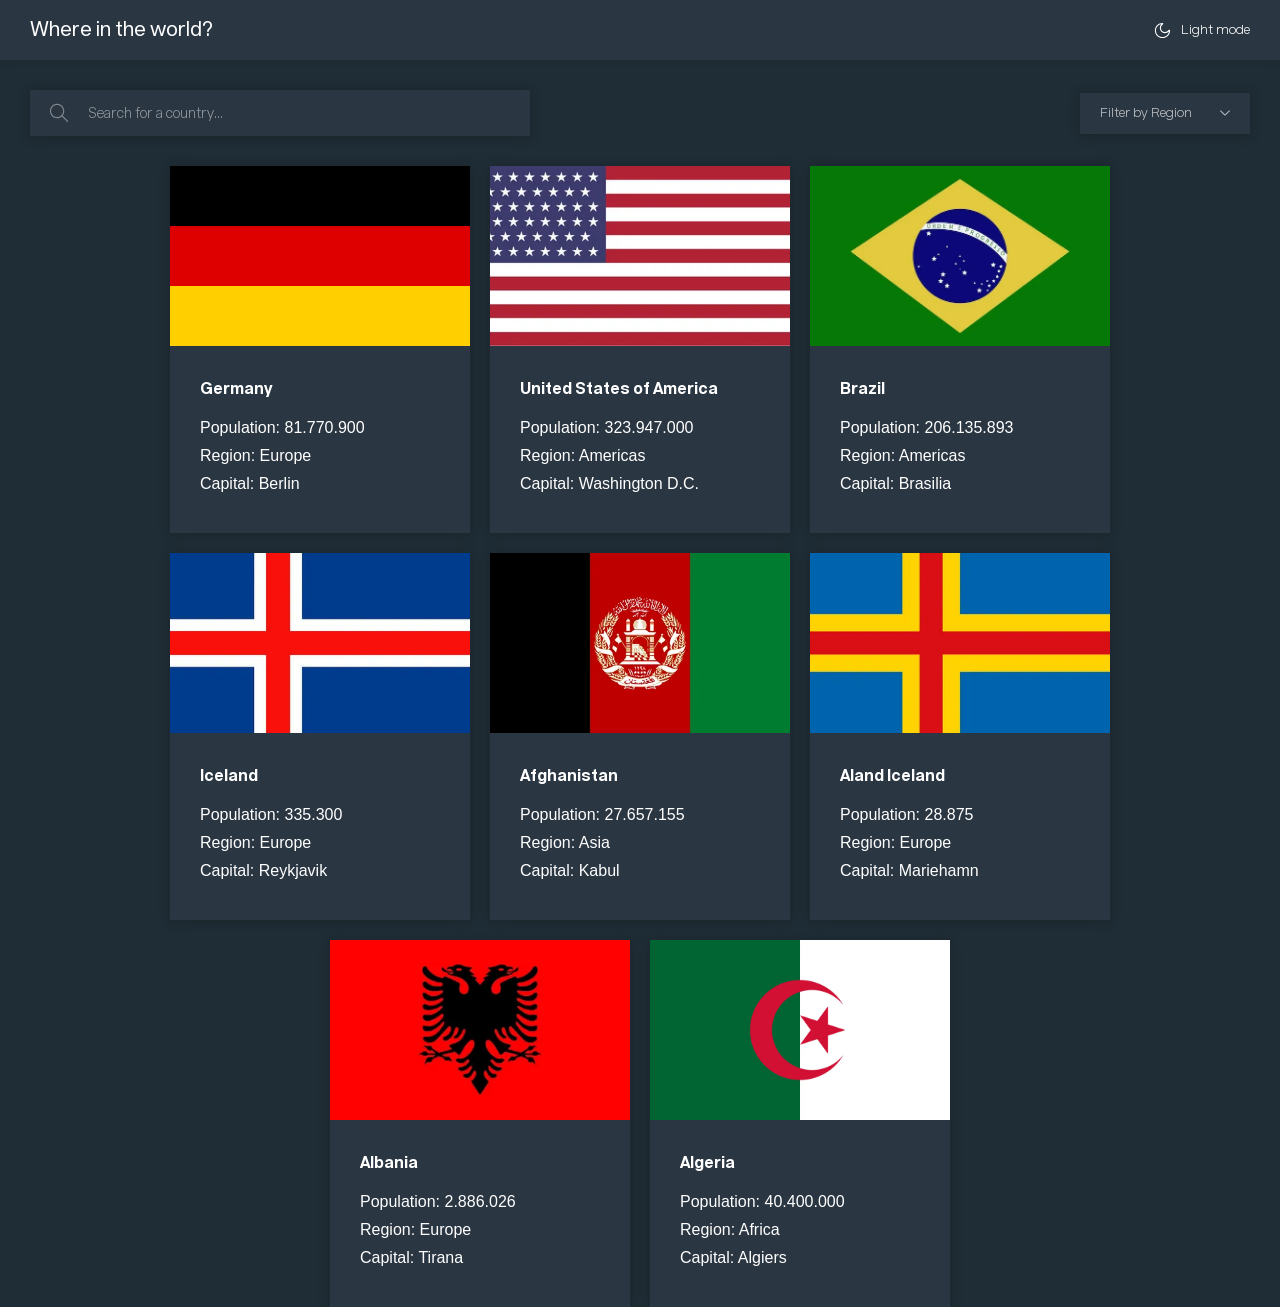
==== index.html @ 43c12fee "добавил соранение темы при переключении страницы" ====
<!DOCTYPE html>
<html lang="en">
<head>
    <meta charset="UTF-8">
    <meta name="viewport" content="width=device-width, initial-scale=1.0">
    <link rel="stylesheet" href="./style.css">
    <title>Flags</title>
</head>
<body>
    <div class="container">
        <header class="header">
            <h1 class="header__text">Where in the world?</h1>
            <button class="header__theme-switcher">
                <svg class="header__icon" viewBox="0 0 24 24" fill="none" xmlns="http://www.w3.org/2000/svg"><g id="SVGRepo_bgCarrier" stroke-width="0"></g><g id="SVGRepo_tracerCarrier" stroke-linecap="round" stroke-linejoin="round"></g><g id="SVGRepo_iconCarrier"> <path d="M21.0672 11.8568L20.4253 11.469L21.0672 11.8568ZM12.1432 2.93276L11.7553 2.29085V2.29085L12.1432 2.93276ZM21.25 12C21.25 17.1086 17.1086 21.25 12 21.25V22.75C17.9371 22.75 22.75 17.9371 22.75 12H21.25ZM12 21.25C6.89137 21.25 2.75 17.1086 2.75 12H1.25C1.25 17.9371 6.06294 22.75 12 22.75V21.25ZM2.75 12C2.75 6.89137 6.89137 2.75 12 2.75V1.25C6.06294 1.25 1.25 6.06294 1.25 12H2.75ZM15.5 14.25C12.3244 14.25 9.75 11.6756 9.75 8.5H8.25C8.25 12.5041 11.4959 15.75 15.5 15.75V14.25ZM20.4253 11.469C19.4172 13.1373 17.5882 14.25 15.5 14.25V15.75C18.1349 15.75 20.4407 14.3439 21.7092 12.2447L20.4253 11.469ZM9.75 8.5C9.75 6.41182 10.8627 4.5828 12.531 3.57467L11.7553 2.29085C9.65609 3.5593 8.25 5.86509 8.25 8.5H9.75ZM12 2.75C11.9115 2.75 11.8077 2.71008 11.7324 2.63168C11.6686 2.56527 11.6538 2.50244 11.6503 2.47703C11.6461 2.44587 11.6482 2.35557 11.7553 2.29085L12.531 3.57467C13.0342 3.27065 13.196 2.71398 13.1368 2.27627C13.0754 1.82126 12.7166 1.25 12 1.25V2.75ZM21.7092 12.2447C21.6444 12.3518 21.5541 12.3539 21.523 12.3497C21.4976 12.3462 21.4347 12.3314 21.3683 12.2676C21.2899 12.1923 21.25 12.0885 21.25 12H22.75C22.75 11.2834 22.1787 10.9246 21.7237 10.8632C21.286 10.804 20.7293 10.9658 20.4253 11.469L21.7092 12.2447Z" fill="currentColor"></path> </g></svg>
                <p>Light mode</p>
            </button>
        </header>

        <div class="search">
            <form action="" class="search__form">
                <svg class="search__icon semitransparent" fill="currentColor" viewBox="0 0 32 32" version="1.1" xmlns="http://www.w3.org/2000/svg"><g id="SVGRepo_bgCarrier" stroke-width="0"></g><g id="SVGRepo_tracerCarrier" stroke-linecap="round" stroke-linejoin="round"></g><g id="SVGRepo_iconCarrier"> <path d="M31.707 30.282l-9.717-9.776c1.811-2.169 2.902-4.96 2.902-8.007 0-6.904-5.596-12.5-12.5-12.5s-12.5 5.596-12.5 12.5 5.596 12.5 12.5 12.5c3.136 0 6.002-1.158 8.197-3.067l9.703 9.764c0.39 0.39 1.024 0.39 1.415 0s0.39-1.023 0-1.415zM12.393 23.016c-5.808 0-10.517-4.709-10.517-10.517s4.708-10.517 10.517-10.517c5.808 0 10.516 4.708 10.516 10.517s-4.709 10.517-10.517 10.517z"></path> </g></svg>
                <label for="searchInput"></label>
                <input class="search__input" type="search" id="searchInput" placeholder="Search for a country...">

            </form>
            <div class="search__filter">
                <button class="search__button">
                    <p class="transparent">Filter by Region</p>
                    <svg class="search__icon-arrow transparent" viewBox="0 -4.5 20 20" version="1.1" xmlns="http://www.w3.org/2000/svg" xmlns:xlink="http://www.w3.org/1999/xlink" fill="#000000"><g id="SVGRepo_bgCarrier" stroke-width="0"></g><g id="SVGRepo_tracerCarrier" stroke-linecap="round" stroke-linejoin="round"></g><g id="SVGRepo_iconCarrier"> <title>arrow_down [#339]</title> <desc>Created with Sketch.</desc> <defs> </defs> <g id="Page-1" stroke="none" stroke-width="1" fill="none" fill-rule="evenodd"> <g id="Dribbble-Light-Preview" transform="translate(-180.000000, -6684.000000)" fill="currentColor"> <g id="icons" transform="translate(56.000000, 160.000000)"> <path d="M144,6525.39 L142.594,6524 L133.987,6532.261 L133.069,6531.38 L133.074,6531.385 L125.427,6524.045 L124,6525.414 C126.113,6527.443 132.014,6533.107 133.987,6535 C135.453,6533.594 134.024,6534.965 144,6525.39" id="arrow_down-[#339]"> </path> </g> </g> </g> </g></svg>
                </button>
                <ul class="search__list">
                    <li class="search__item transparent">Americas</li>
                    <li class="search__item transparent">Asia</li>
                    <li class="search__item transparent">Africa</li>
                    <li class="search__item transparent">Europe</li>
                    <li class="search__item transparent">Oceania</li>
                    <li class="search__item transparent">All</li>
                </ul>
            </div>

        </div>

        <div class="flags">
            <ul class="flags__list">
                <li class="flags__item">
                    <a href="./flags/germany.html" class="flags__link">
                        <img class="flags__img" src="./img/gemany.png" alt="flag of germany">
                        <div class="wrapper">
                            <p class="flags__name">Germany</p>
                            <p class="flags__description">Population: 81.770.900</p>
                            <p class="flags__description" data-region="Europe">Region: Europe</p>
                            <p class="flags__description">Capital: Berlin</p>
                        </div>
                    </a>
                </li>
                <li class="flags__item">
                    <a href="#" class="flags__link">
                        <img class="flags__img" src="./img/usa.webp" alt="flag of usa">
                        <div class="wrapper">
                            <p class="flags__name">United States of America</p>
                            <p class="flags__description">Population: 323.947.000</p>
                            <p class="flags__description" data-region="Americas">Region: Americas</p>
                            <p class="flags__description">Capital: Washington D.C.</p>
                        </div>
                    </a>
                </li>
                <li class="flags__item">
                    <a href="#" class="flags__link">
                        <img class="flags__img" src="./img/brazil.webp" alt="flag of brazil">
                        <div class="wrapper">
                            <p class="flags__name">Brazil</p>
                            <p class="flags__description">Population: 206.135.893</p>
                            <p class="flags__description" data-region="Americas">Region: Americas</p>
                            <p class="flags__description">Capital: Brasilia</p>
                        </div>
                    </a>
                </li>
                <li class="flags__item">
                    <a href="#" class="flags__link">
                        <img class="flags__img" src="./img/iceland.webp" alt="flag of iceland">
                        <div class="wrapper">
                            <p class="flags__name">Iceland</p>
                            <p class="flags__description">Population: 335.300 </p>
                            <p class="flags__description" data-region="Europe">Region: Europe</p>
                            <p class="flags__description">Capital: Reykjavik</p>
                        </div>
                    </a>
                </li>
                <li class="flags__item">
                    <a href="#" class="flags__link">
                        <img class="flags__img" src="./img/afghanistan.webp" alt="flag of afghanistan">
                        <div class="wrapper">
                            <p class="flags__name">Afghanistan</p>
                            <p class="flags__description">Population: 27.657.155</p>
                            <p class="flags__description" data-region="Asia">Region: Asia</p>
                            <p class="flags__description">Capital: Kabul</p>
                        </div>
                    </a>
                </li>
                <li class="flags__item">
                    <a href="#" class="flags__link">
                        <img class="flags__img" src="./img/aland.webp" alt="flag of aland iceland">
                        <div class="wrapper">
                            <p class="flags__name">Aland Iceland</p>
                            <p class="flags__description">Population: 28.875</p>
                            <p class="flags__description" data-region="Europe">Region: Europe</p>
                            <p class="flags__description">Capital: Mariehamn</p>
                        </div>
                    </a>
                </li>
                <li class="flags__item">
                    <a href="#" class="flags__link">
                        <img class="flags__img" src="./img/albania.webp" alt="flag of albania">
                        <div class="wrapper">
                            <p class="flags__name">Albania</p>
                            <p class="flags__description">Population: 2.886.026</p>
                            <p class="flags__description" data-region="Europe">Region: Europe</p>
                            <p class="flags__description">Capital: Tirana</p>
                        </div>
                    </a>
                </li>
                <li class="flags__item">
                    <a href="#" class="flags__link">
                        <img class="flags__img" src="./img/algeria.webp" alt="flag of algeria">
                        <div class="wrapper">
                            <p class="flags__name">Algeria</p>
                            <p class="flags__description">Population: 40.400.000</p>
                            <p class="flags__description" data-region="Africa">Region: Africa</p>
                            <p class="flags__description">Capital: Algiers</p>
                        </div>
                    </a>
                </li>
                
            </ul>
        </div>
    </div>
    
    <script src="./script.js"></script>
</body>
</html>
---- style.css ----
@font-face {
    font-family: "Acronym-Light";
    src: url(./fonts/Acronym-Light.woff2);
    font-weight: 300;
}
@font-face {
    font-family: "Acronym-Regular";
    src: url(./fonts/Acronym-Regular.woff2);
    font-weight: 500;
}
@font-face {
    font-family: "Acronym-Bold";
    src: url(./fonts/Acronym-Bold.woff2);
    font-weight: 700;
}

:root {
    --background-color: #1F2D36;
    --header-background-color: #2A3642;
    --color-text: #ffffff;
    --color-text-search: rgb(255, 255, 255, 0.5);
    --color-switcher-hover:  rgb(169, 167, 167);
    --padding: 30px;
    --search-shadow: 0px 1px 10px 0px rgba(22, 22, 22, 0.4);
}

.light-mode {
    --background-color: rgb(246, 245, 245);
    --header-background-color: white;
    --color-text:#000;
    --color-text-search: rgba(0, 0, 0, 0.5);
    --search-shadow: 0px 1px 10px 0px rgba(228, 227, 227, 0.8);
}

* {
    padding: 0;
    margin: 0;
    box-sizing: border-box;
}

a {
    text-decoration: none;
    color: var(--color-text);
}

ul,li {
    list-style: none;
}

input[type="search"]::-webkit-search-decoration,
input[type="search"]::-webkit-search-cancel-button,
input[type="search"]::-webkit-search-results-button,
input[type="search"]::-webkit-search-results-decoration {
  -webkit-appearance: none;
  display: none;
}

body {
    background-color: var(--background-color);
    color: var(--color-text);
    font-family: "Acronym-Regular";
}

/* .container {
    padding-inline: 40px ;
} */

.header {
    background-color: var(--header-background-color);
    box-shadow: 0px 1px 10px 0px rgba(22, 22, 22, 0.1);
    display: flex;
    justify-content: space-between;
    align-items: center;
    padding: 15px var(--padding);
}

.header__text {
    font-size: 20px;
    font-weight: 100;
    font-family: "Acronym-Regular";
}

.header__theme-switcher {
    display: flex;
    align-items: center;
    justify-content: end;
    gap: 10px;
    width: 150px;
    height: 30px;
    background-color: transparent;
    border: none;
    cursor: pointer;
    color: var(--color-text);
    font-family: "Acronym-Light";
    transition: color .3s;
}

.header__theme-switcher:hover {
    color: var(--color-switcher-hover);
}

.header__icon {
    height: 17px;
}

.search {
    display: flex;
    justify-content: space-between;
    align-items: center;
    padding: var(--padding);
}

.search__form {
    display: flex;
    align-items: center;
    gap: 10px;
    box-shadow: var(--search-shadow);
    width: 500px;
    padding: 13px 20px;
    background-color: var(--header-background-color);
}



.search__input {
    background-color: transparent;
    border: none;
    color: var(--color-text);
    width: 100%;
    
}

.search__input::placeholder {
    color: var(--color-text-search);
    font-family: "Acronym-Light";
    font-size: 14px;
    transition: color .3s;
}

.search__input:focus {
    outline: none;
}

.search__input:focus::placeholder {
    color: rgb(123, 122, 122, .6);
}


.search__icon {
    height: 20px;
}

.semitransparent {
    opacity: .4;
}

.transparent {
    opacity: .7;
}

.search__filter {
    position: relative;
    width: 170px;
}

.search__button {
    display: flex;
    justify-content: space-between;
    align-items: center;
    background-color: var(--header-background-color);
    border: none;
    padding: 13px 20px;
    color: var(--color-text);
    box-shadow: var(--search-shadow);
    width: 100%;
    text-align: left;
    font-family: "Acronym-Light";
    cursor: pointer;
    transition: color .3s;
}

.search__button:hover {
    color:var(--color-switcher-hover);
}



.search__icon-arrow {
    height: 10px;
}

.search__list {
    position: absolute;
    width: 100%;
    top: 50px;
    box-shadow: var(--search-shadow);
    background-color: var(--header-background-color);

    height: 0;
    overflow-y: hidden;
    transition: height .4s;
}



.search__button.active + .search__list {
    height: 215px;
}

.search__item {
    padding: 10px 20px;
    font-family: "Acronym-Light";
    font-size: 13px;
    cursor: pointer;
}

.search__item:hover {
    background-color: var(--background-color);
}

.flags {
    padding: 0 var(--padding);
}

.flags__list {
    display: flex;
    justify-content: center;
    flex-wrap: wrap;
    gap: 20px;
}

.flags__item {
    flex: 0 0 calc(25% - 15px);
    display: flex;
    justify-content: center;
}

.flags__link {
    box-shadow: var(--search-shadow);
    background-color: var(--header-background-color);
}


.flags__description {
    font-family: sans-serif;
    font-weight: 300;
}



.flags__img {
    width: 300px;
    height: 180px;
    object-fit: cover;
    max-width: 400px;
}

.wrapper {
    display: flex;
    flex-direction: column;
    gap: 10px;
    padding: 30px 30px 40px;
}

.flags__name {
    margin-bottom: 10px;
    font-family: "Acronym-Bold";
}

.country {
    display: flex;
    flex-direction: column;
    gap: 50px;
    padding: var(--padding);
}

.country__button {
    width: 150px;
    display: flex;
    align-items: center;
    justify-content: center;
    gap: 15px;
    padding-left: 10px;
}

.country__wrapper {
    display: flex;
    gap: 50px;
}

.country__img {
    width: 45%;
}

.country__main-description {
    display: flex;
    flex-direction: column;
    gap: 30px;
}

.country__desc-wrapper {
    display: flex;
    gap: 80px;
}

.country__neighbor-list {
    display: flex;
    flex-wrap: wrap;
    gap: 10px;
}

.country__name {
    font-size: 20px;
    font-family: "Acronym-Bold";
}
.country__description {
    padding: 5px 0px;
    font-size: 14px;
    color: rgb(195, 194, 194);
}

.hidden {
    display: none;
}

@media (max-width: 1024px) {
    .flags__item {
        flex: 0 0 40%;
    }

    .country__wrapper {
        flex-direction: column;
    }

    .country__img {
        
        min-width: 500px;
    }
}

@media (max-width: 768px) {

    .header {
        padding: 30px var(--padding);
    }

    .header__text {
        font-size: 16px;
    }

    .search {
        flex-direction: column;
    }

    .search__form {
        width: 100%;
    }

    .search__filter {
        
        top: 20px;
        left: -20%;
        width: 60%;
        
    }

    .flags__item {
        flex: 0 0 100%;
    }

    .flags__list {
        gap: 35px;
    }

    .flags {
        padding: 20px 0;
    }

    .country__desc-wrapper {
        flex-direction: column;
        gap: 30px;
    }

    .country__neighbor-list {
        width: 400px;
    }

    .country__neighbor-item {
        flex-basis: 40%;
        
    }

    .country__img {
        width: 100%;
        max-width: 500px;
        min-width: 10px;
    }



}
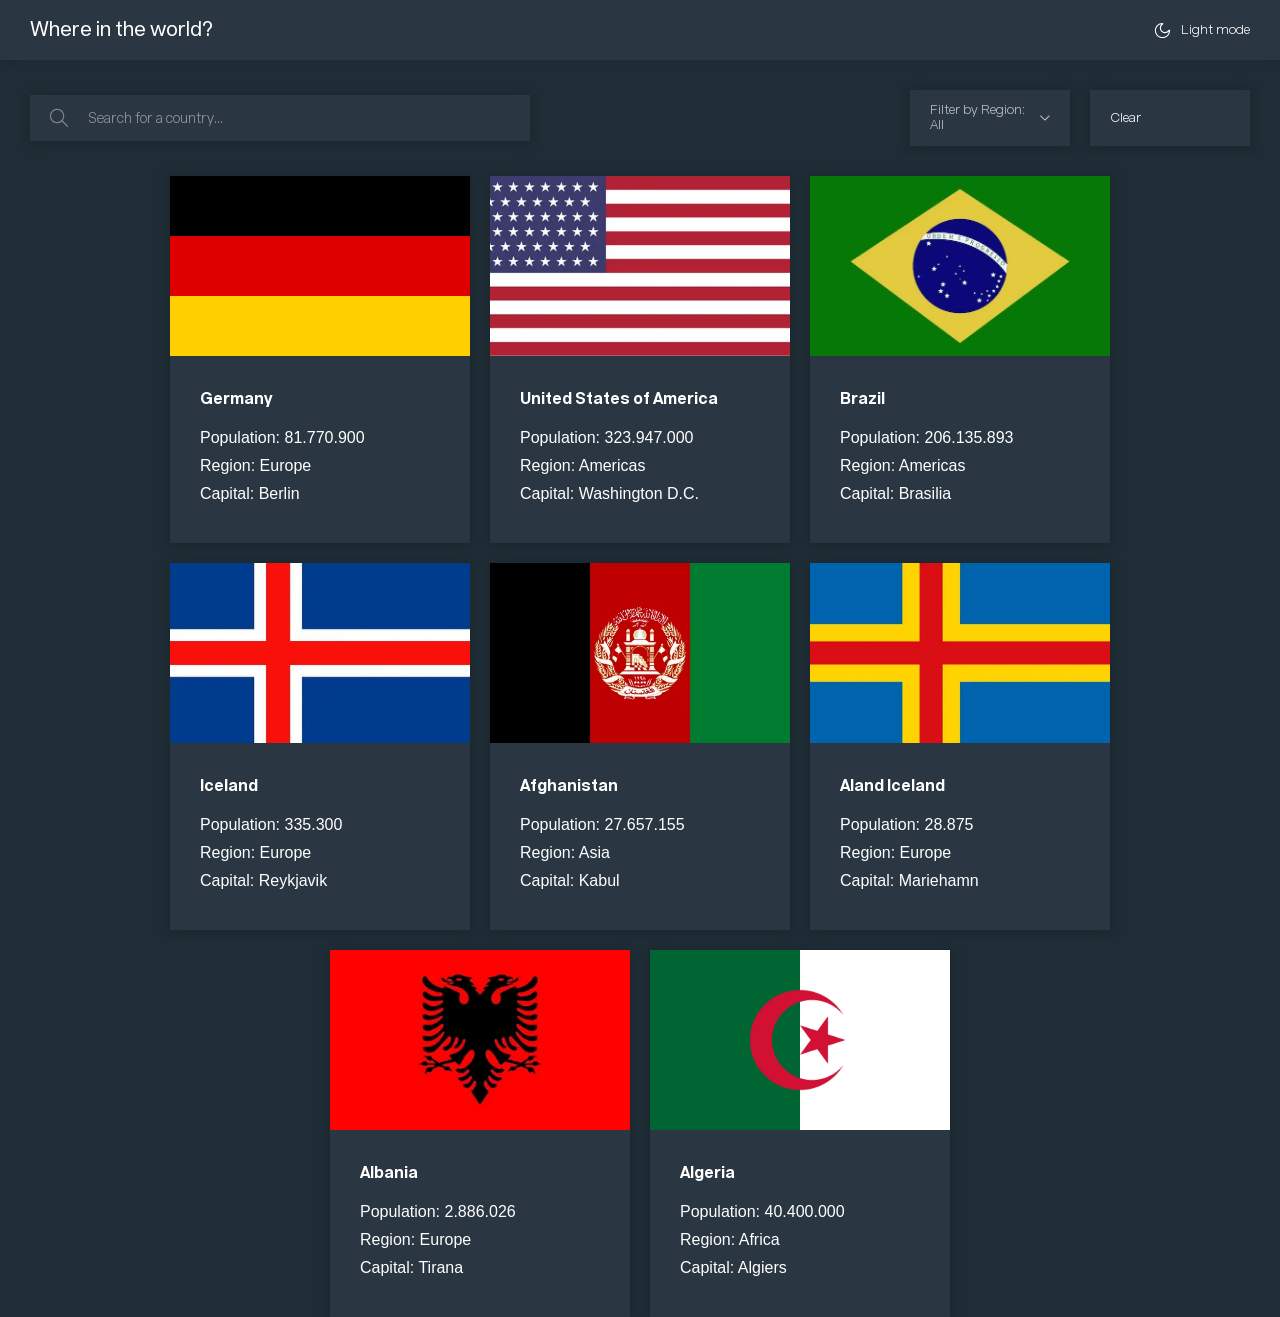
==== commit 02023ad5: "добавил кнопку сброса" ====
--- a/index.html
+++ b/index.html
@@ -9,7 +9,9 @@
 <body>
     <div class="container">
         <header class="header">
-            <h1 class="header__text">Where in the world?</h1>
+            <h1 class="header__text">
+                <a href="#">Where in the world?</a>
+            </h1>
             <button class="header__theme-switcher">
                 <svg class="header__icon" viewBox="0 0 24 24" fill="none" xmlns="http://www.w3.org/2000/svg"><g id="SVGRepo_bgCarrier" stroke-width="0"></g><g id="SVGRepo_tracerCarrier" stroke-linecap="round" stroke-linejoin="round"></g><g id="SVGRepo_iconCarrier"> <path d="M21.0672 11.8568L20.4253 11.469L21.0672 11.8568ZM12.1432 2.93276L11.7553 2.29085V2.29085L12.1432 2.93276ZM21.25 12C21.25 17.1086 17.1086 21.25 12 21.25V22.75C17.9371 22.75 22.75 17.9371 22.75 12H21.25ZM12 21.25C6.89137 21.25 2.75 17.1086 2.75 12H1.25C1.25 17.9371 6.06294 22.75 12 22.75V21.25ZM2.75 12C2.75 6.89137 6.89137 2.75 12 2.75V1.25C6.06294 1.25 1.25 6.06294 1.25 12H2.75ZM15.5 14.25C12.3244 14.25 9.75 11.6756 9.75 8.5H8.25C8.25 12.5041 11.4959 15.75 15.5 15.75V14.25ZM20.4253 11.469C19.4172 13.1373 17.5882 14.25 15.5 14.25V15.75C18.1349 15.75 20.4407 14.3439 21.7092 12.2447L20.4253 11.469ZM9.75 8.5C9.75 6.41182 10.8627 4.5828 12.531 3.57467L11.7553 2.29085C9.65609 3.5593 8.25 5.86509 8.25 8.5H9.75ZM12 2.75C11.9115 2.75 11.8077 2.71008 11.7324 2.63168C11.6686 2.56527 11.6538 2.50244 11.6503 2.47703C11.6461 2.44587 11.6482 2.35557 11.7553 2.29085L12.531 3.57467C13.0342 3.27065 13.196 2.71398 13.1368 2.27627C13.0754 1.82126 12.7166 1.25 12 1.25V2.75ZM21.7092 12.2447C21.6444 12.3518 21.5541 12.3539 21.523 12.3497C21.4976 12.3462 21.4347 12.3314 21.3683 12.2676C21.2899 12.1923 21.25 12.0885 21.25 12H22.75C22.75 11.2834 22.1787 10.9246 21.7237 10.8632C21.286 10.804 20.7293 10.9658 20.4253 11.469L21.7092 12.2447Z" fill="currentColor"></path> </g></svg>
                 <p>Light mode</p>
@@ -25,7 +27,7 @@
             </form>
             <div class="search__filter">
                 <button class="search__button">
-                    <p class="transparent">Filter by Region</p>
+                    <p class="transparent filter-by-region">Filter by Region: All</p>
                     <svg class="search__icon-arrow transparent" viewBox="0 -4.5 20 20" version="1.1" xmlns="http://www.w3.org/2000/svg" xmlns:xlink="http://www.w3.org/1999/xlink" fill="#000000"><g id="SVGRepo_bgCarrier" stroke-width="0"></g><g id="SVGRepo_tracerCarrier" stroke-linecap="round" stroke-linejoin="round"></g><g id="SVGRepo_iconCarrier"> <title>arrow_down [#339]</title> <desc>Created with Sketch.</desc> <defs> </defs> <g id="Page-1" stroke="none" stroke-width="1" fill="none" fill-rule="evenodd"> <g id="Dribbble-Light-Preview" transform="translate(-180.000000, -6684.000000)" fill="currentColor"> <g id="icons" transform="translate(56.000000, 160.000000)"> <path d="M144,6525.39 L142.594,6524 L133.987,6532.261 L133.069,6531.38 L133.074,6531.385 L125.427,6524.045 L124,6525.414 C126.113,6527.443 132.014,6533.107 133.987,6535 C135.453,6533.594 134.024,6534.965 144,6525.39" id="arrow_down-[#339]"> </path> </g> </g> </g> </g></svg>
                 </button>
                 <ul class="search__list">
@@ -36,8 +38,9 @@
                     <li class="search__item transparent">Oceania</li>
                     <li class="search__item transparent">All</li>
                 </ul>
+                <button class="search__clear-button search__button">Clear</button>
             </div>
-
+            
         </div>
 
         <div class="flags">
--- a/style.css
+++ b/style.css
@@ -160,7 +160,9 @@
 
 .search__filter {
     position: relative;
-    width: 170px;
+    width: 340px;
+    display: flex;
+    gap: 20px;
 }
 
 .search__button {
@@ -336,6 +338,26 @@
         
         min-width: 500px;
     }
+
+    .search {
+        flex-direction: column;
+        
+    }
+
+    .search__form {
+        width: 100%;
+    }
+
+    .search__filter {
+        
+        top: 20px;
+        width: 100%;
+        
+    }
+
+    .flags {
+        padding: 30px 0;
+    }
 }
 
 @media (max-width: 768px) {
@@ -359,8 +381,7 @@
     .search__filter {
         
         top: 20px;
-        left: -20%;
-        width: 60%;
+        width: 100%;
         
     }
 
@@ -373,7 +394,7 @@
     }
 
     .flags {
-        padding: 20px 0;
+        padding: 30px 0;
     }
 
     .country__desc-wrapper {
@@ -395,10 +416,11 @@
         max-width: 500px;
         min-width: 10px;
     }
-
-
-
-}
-
-
-
+    
+
+
+
+}
+
+
+
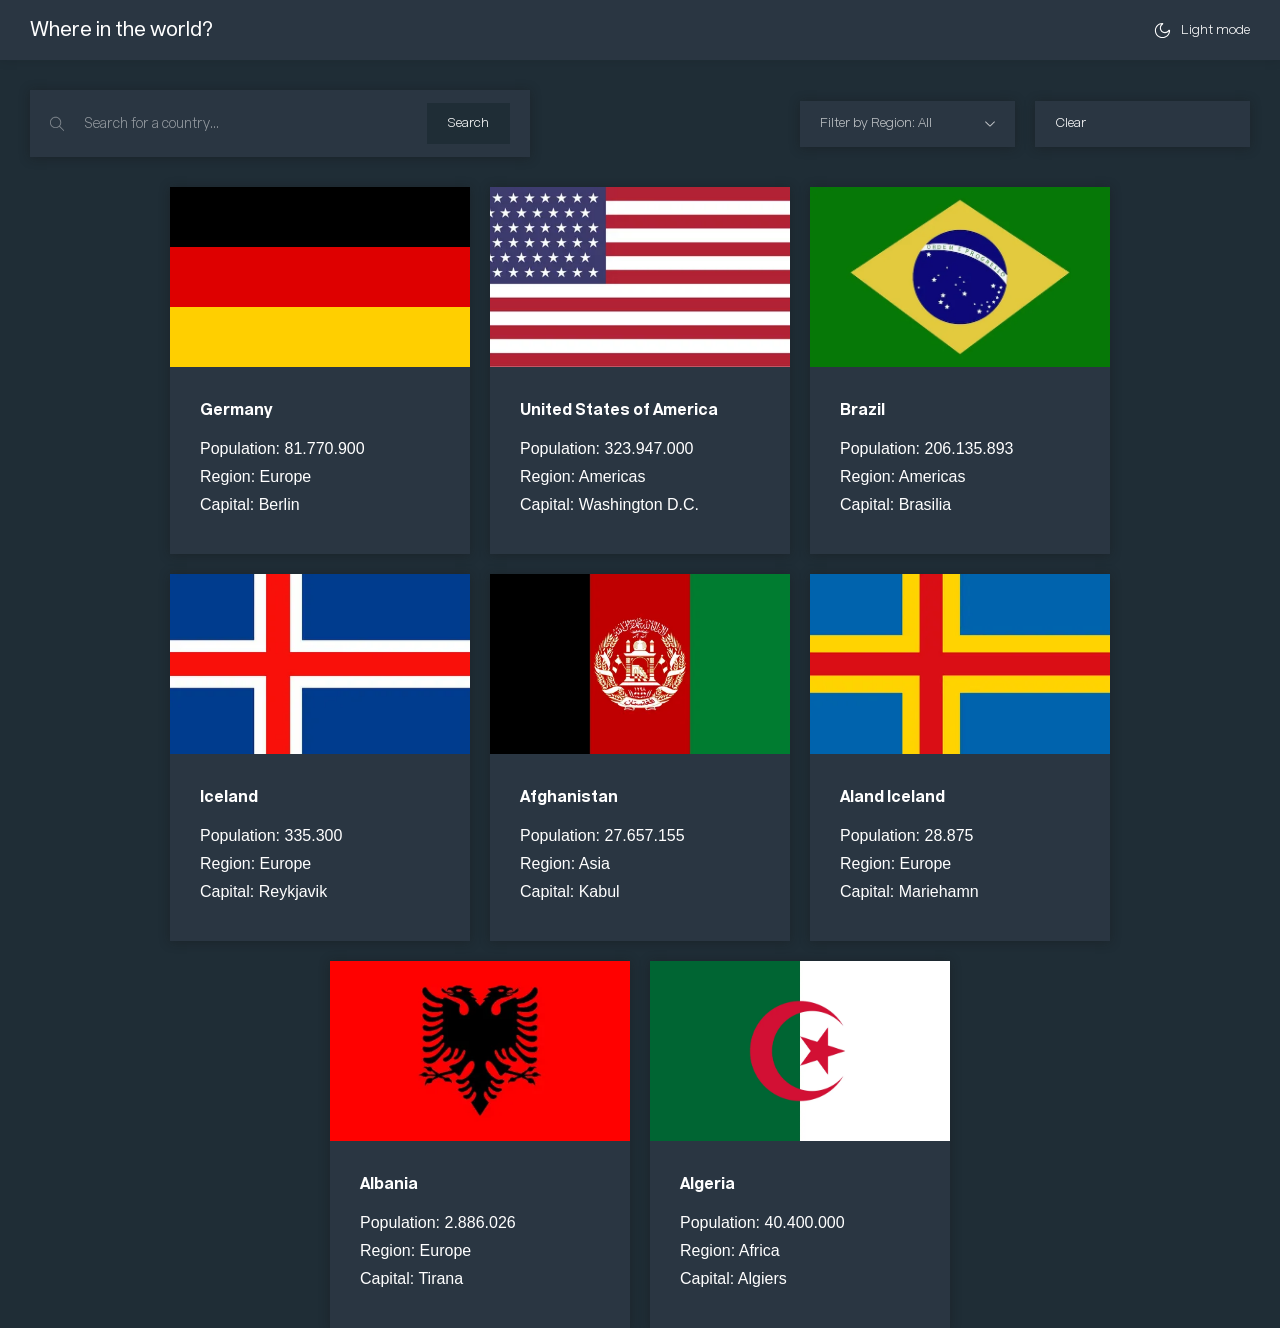
==== commit 93570769: "добавил кнопку поиска" ====
--- a/index.html
+++ b/index.html
@@ -23,6 +23,7 @@
                 <svg class="search__icon semitransparent" fill="currentColor" viewBox="0 0 32 32" version="1.1" xmlns="http://www.w3.org/2000/svg"><g id="SVGRepo_bgCarrier" stroke-width="0"></g><g id="SVGRepo_tracerCarrier" stroke-linecap="round" stroke-linejoin="round"></g><g id="SVGRepo_iconCarrier"> <path d="M31.707 30.282l-9.717-9.776c1.811-2.169 2.902-4.96 2.902-8.007 0-6.904-5.596-12.5-12.5-12.5s-12.5 5.596-12.5 12.5 5.596 12.5 12.5 12.5c3.136 0 6.002-1.158 8.197-3.067l9.703 9.764c0.39 0.39 1.024 0.39 1.415 0s0.39-1.023 0-1.415zM12.393 23.016c-5.808 0-10.517-4.709-10.517-10.517s4.708-10.517 10.517-10.517c5.808 0 10.516 4.708 10.516 10.517s-4.709 10.517-10.517 10.517z"></path> </g></svg>
                 <label for="searchInput"></label>
                 <input class="search__input" type="search" id="searchInput" placeholder="Search for a country...">
+                <button class="search__search-button search__button" type="submit">Search</button>
 
             </form>
             <div class="search__filter">
--- a/style.css
+++ b/style.css
@@ -160,9 +160,10 @@
 
 .search__filter {
     position: relative;
-    width: 340px;
+    width: 450px;
     display: flex;
     gap: 20px;
+    height: 46px;
 }
 
 .search__button {
@@ -185,7 +186,12 @@
     color:var(--color-switcher-hover);
 }
 
-
+.search__search-button {
+    width: 100px;
+    justify-content: center;
+    background-color: var(--background-color);
+    box-shadow: none;
+}
 
 .search__icon-arrow {
     height: 10px;
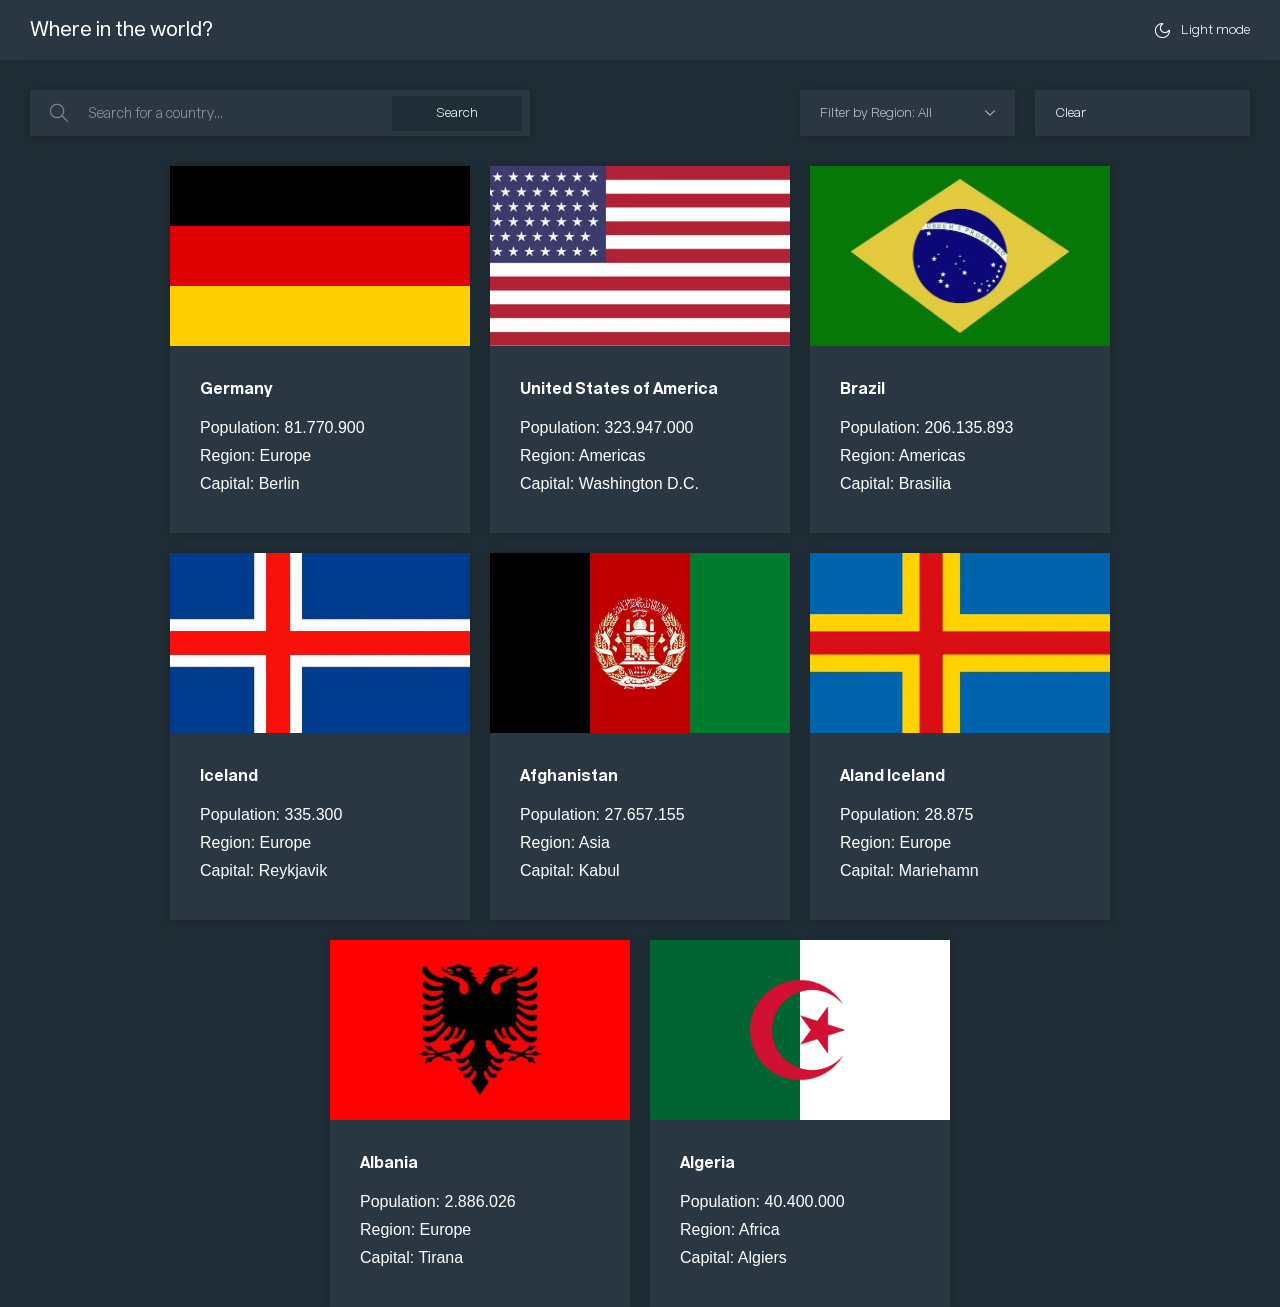
==== commit a5686546: "исправил стили" ====
--- a/index.html
+++ b/index.html
@@ -23,7 +23,7 @@
                 <svg class="search__icon semitransparent" fill="currentColor" viewBox="0 0 32 32" version="1.1" xmlns="http://www.w3.org/2000/svg"><g id="SVGRepo_bgCarrier" stroke-width="0"></g><g id="SVGRepo_tracerCarrier" stroke-linecap="round" stroke-linejoin="round"></g><g id="SVGRepo_iconCarrier"> <path d="M31.707 30.282l-9.717-9.776c1.811-2.169 2.902-4.96 2.902-8.007 0-6.904-5.596-12.5-12.5-12.5s-12.5 5.596-12.5 12.5 5.596 12.5 12.5 12.5c3.136 0 6.002-1.158 8.197-3.067l9.703 9.764c0.39 0.39 1.024 0.39 1.415 0s0.39-1.023 0-1.415zM12.393 23.016c-5.808 0-10.517-4.709-10.517-10.517s4.708-10.517 10.517-10.517c5.808 0 10.516 4.708 10.516 10.517s-4.709 10.517-10.517 10.517z"></path> </g></svg>
                 <label for="searchInput"></label>
                 <input class="search__input" type="search" id="searchInput" placeholder="Search for a country...">
-                <button class="search__search-button search__button" type="submit">Search</button>
+                <button class="search__search-button" type="submit">Search</button>
 
             </form>
             <div class="search__filter">
--- a/style.css
+++ b/style.css
@@ -118,6 +118,7 @@
     width: 500px;
     padding: 13px 20px;
     background-color: var(--header-background-color);
+    position: relative;
 }
 
 
@@ -187,10 +188,22 @@
 }
 
 .search__search-button {
-    width: 100px;
+    position: absolute;
+    right: 8px;
+    width: 130px;
+    height: 35px;
     justify-content: center;
     background-color: var(--background-color);
+    color: var(--color-text);
     box-shadow: none;
+    border: none;
+    font-family: "Acronym-Light";
+    cursor: pointer;
+    transition: color .3s;
+}
+
+.search__search-button:hover {
+    color: var(--color-switcher-hover);
 }
 
 .search__icon-arrow {
@@ -248,7 +261,6 @@
     background-color: var(--header-background-color);
 }
 
-
 .flags__description {
     font-family: sans-serif;
     font-weight: 300;
@@ -361,6 +373,11 @@
         
     }
 
+    .search__search-button {
+        
+        right: 8px;
+    }
+
     .flags {
         padding: 30px 0;
     }
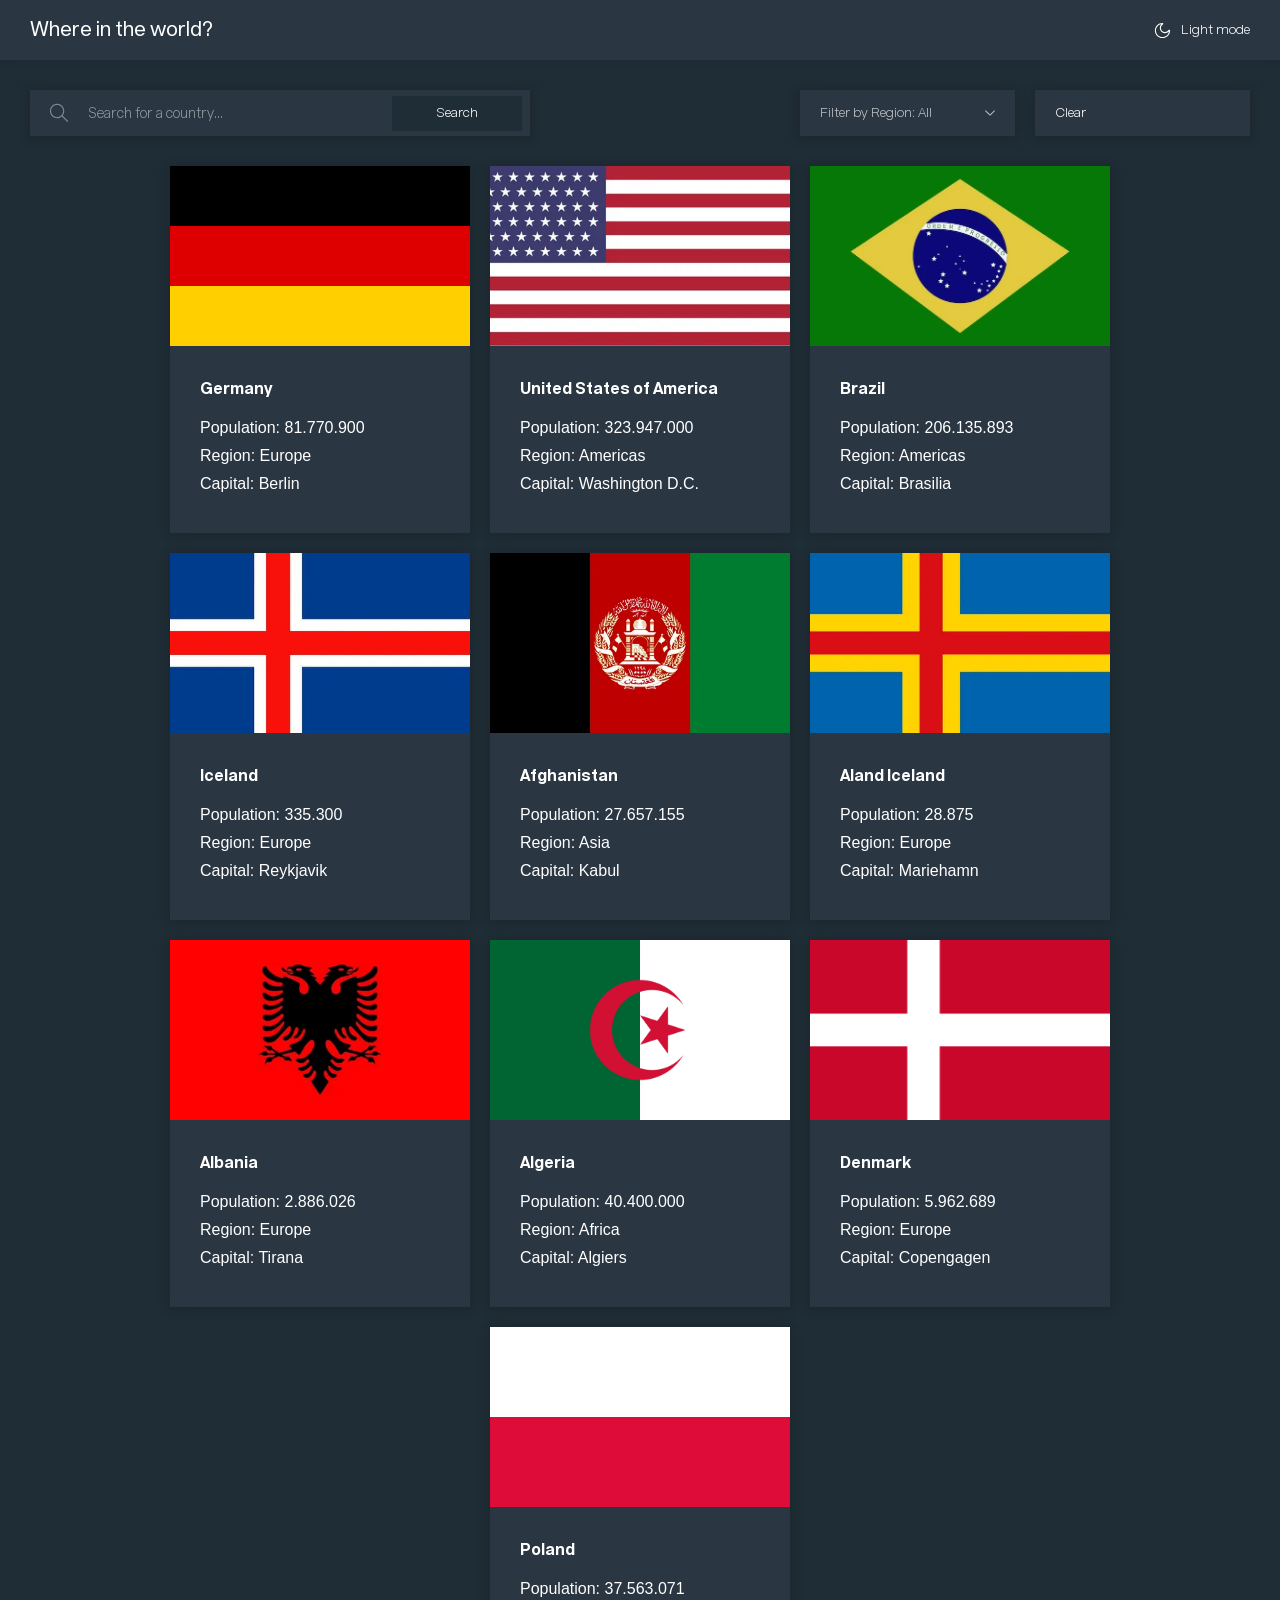
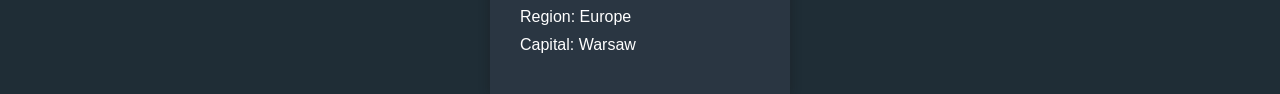
==== commit e2234f77: "добавил данию и польшу" ====
--- a/index.html
+++ b/index.html
@@ -58,7 +58,7 @@
                     </a>
                 </li>
                 <li class="flags__item">
-                    <a href="#" class="flags__link">
+                    <a href="./flags/usa.html" class="flags__link">
                         <img class="flags__img" src="./img/usa.webp" alt="flag of usa">
                         <div class="wrapper">
                             <p class="flags__name">United States of America</p>
@@ -134,6 +134,28 @@
                         </div>
                     </a>
                 </li>
+                <li class="flags__item">
+                    <a href="./flags/denmark.html" class="flags__link">
+                        <img class="flags__img" src="./img/denmark.png" alt="flag of denmark">
+                        <div class="wrapper">
+                            <p class="flags__name">Denmark</p>
+                            <p class="flags__description">Population: 5.962.689</p>
+                            <p class="flags__description" data-region="Europe">Region: Europe</p>
+                            <p class="flags__description">Capital: Copengagen</p>
+                        </div>
+                    </a>
+                </li>
+                <li class="flags__item">
+                    <a href="#" class="flags__link">
+                        <img class="flags__img" src="./img/poland.png" alt="flag of poland">
+                        <div class="wrapper">
+                            <p class="flags__name">Poland</p>
+                            <p class="flags__description">Population: 37.563.071</p>
+                            <p class="flags__description" data-region="Europe">Region: Europe</p>
+                            <p class="flags__description">Capital: Warsaw</p>
+                        </div>
+                    </a>
+                </li>
                 
             </ul>
         </div>
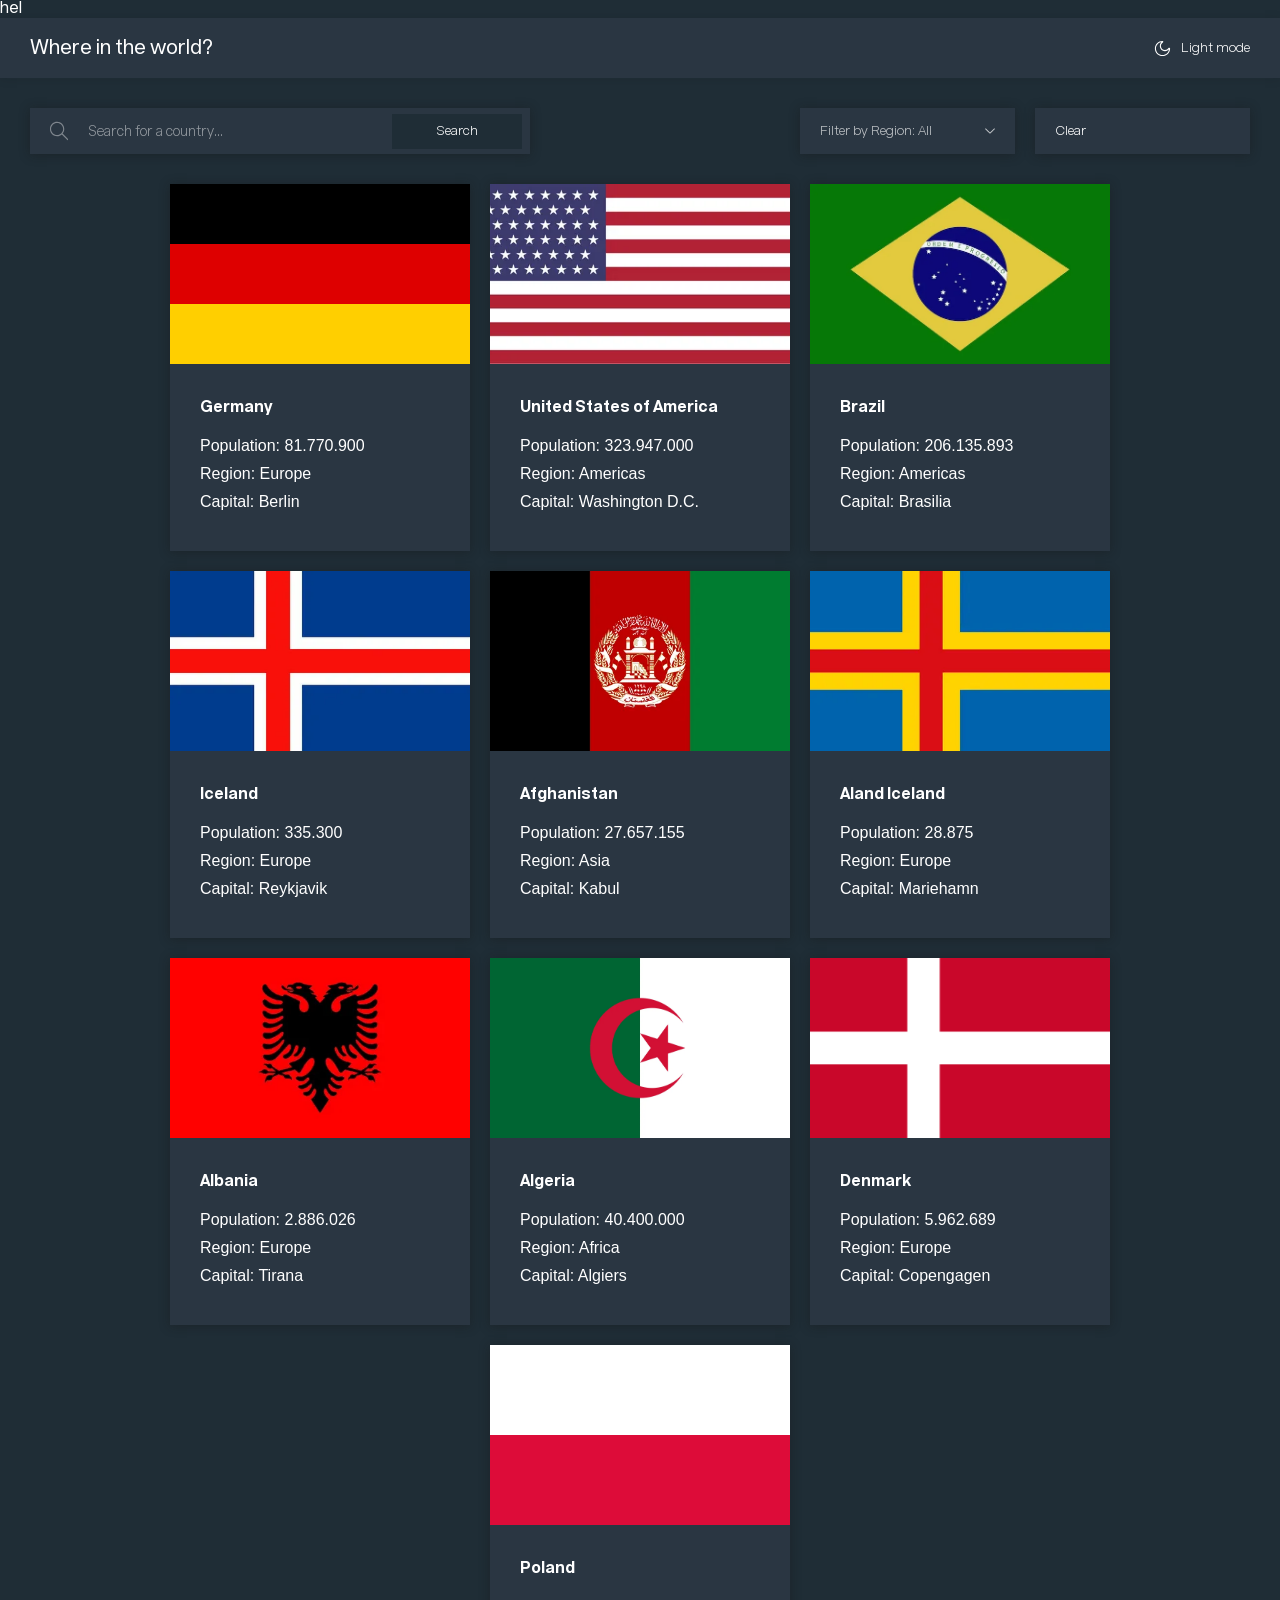
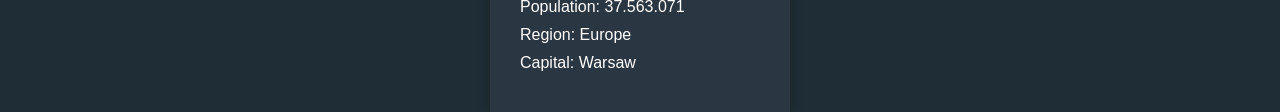
==== commit f7665fae: "first commit" ====
--- a/index.html
+++ b/index.html
@@ -6,7 +6,7 @@
     <link rel="stylesheet" href="./style.css">
     <title>Flags</title>
 </head>
-<body>
+<body>hel
     <div class="container">
         <header class="header">
             <h1 class="header__text">
